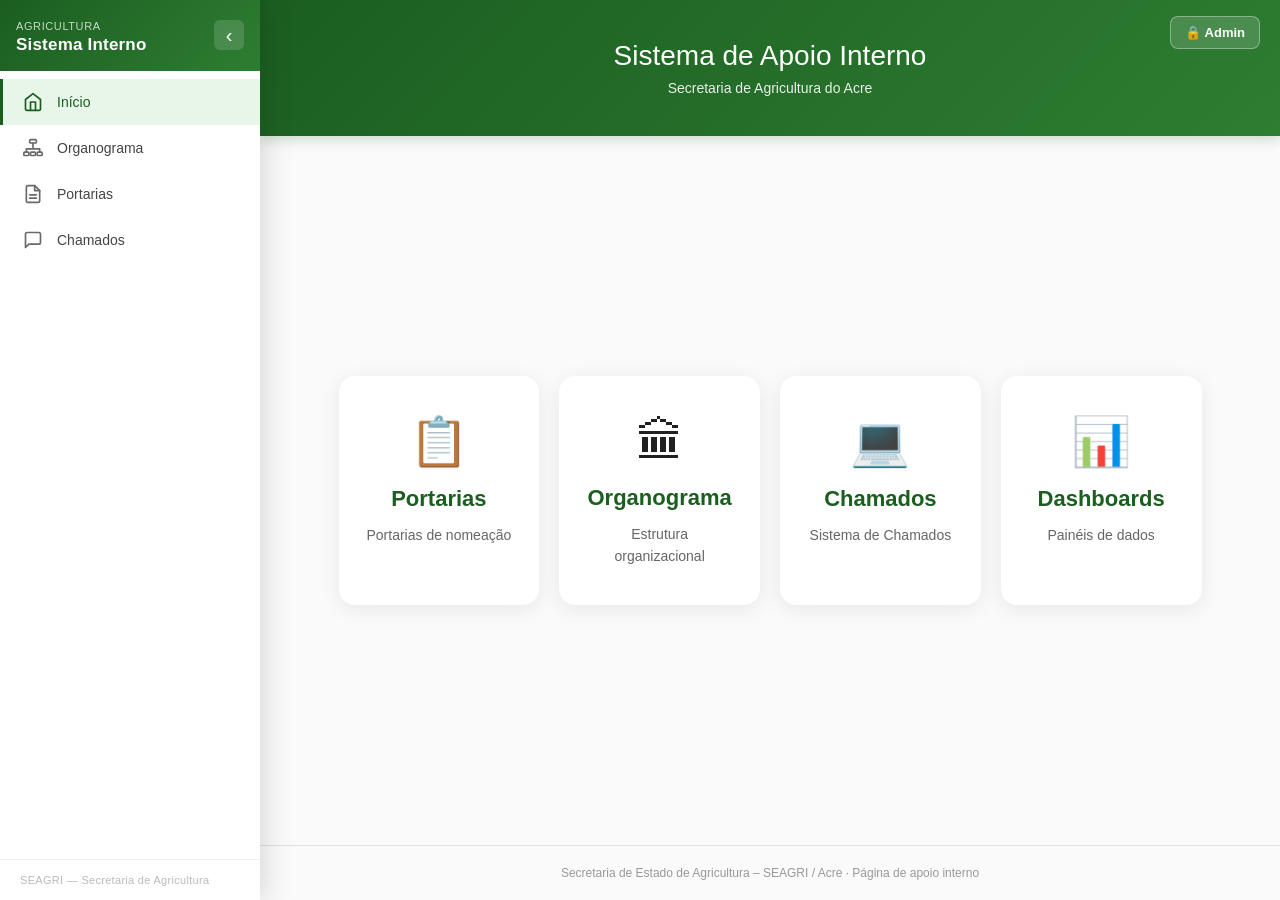
==== pages/index.html @ 5baa8ccd "Reorganiza estrutura do projeto e remove CSS inline - Move páginas HTML para pages/, CSS para css/, " ====
<!DOCTYPE html>
<html lang="pt-BR">
<head>
<meta charset="UTF-8">
<meta name="viewport" content="width=device-width, initial-scale=1.0">
<title>SEAGRI - Sistema de Apoio Interno</title>
<link rel="icon" type="image/svg+xml" href="../favicon.svg">
<meta property="og:title" content="SEAGRI – Sistema de Apoio Interno">
<meta property="og:description" content="Portal interno da Secretaria de Estado de Agricultura do Acre — organograma, portarias, chamados e contatos.">
<meta property="og:type" content="website">
<meta property="og:image" content="../assets/brasao.png">
<link rel="stylesheet" href="../css/base.css">
<link rel="stylesheet" href="../css/index.css">
</head>
<body class="sidebar-open">
<button class="sidebar-expand" id="sidebarExpand" aria-label="Expandir menu">&#8250;</button>
<div class="sidebar-backdrop" id="sidebarBackdrop"></div>
<nav class="sidebar open" id="sidebar">
  <div class="sidebar-head">
    <div class="sidebar-head-info">
      <div class="sidebar-head-sub">Agricultura</div>
      <div class="sidebar-head-title">Sistema Interno</div>
    </div>
    <button class="sidebar-toggle" id="sidebarToggle" aria-label="Recolher">&#8249;</button>
  </div>
  <div class="sidebar-nav">
    <a class="sidebar-link" href="index.html" data-page="index">
      <svg class="sidebar-icon" viewBox="0 0 24 24" fill="none" stroke="currentColor" stroke-width="2" stroke-linecap="round" stroke-linejoin="round"><path d="M3 9l9-7 9 7v11a2 2 0 01-2 2H5a2 2 0 01-2-2z"/><polyline points="9 22 9 12 15 12 15 22"/></svg>
      Início
    </a>
    <a class="sidebar-link" href="organograma.html" data-page="organograma">
      <svg class="sidebar-icon" viewBox="0 0 24 24" fill="none" stroke="currentColor" stroke-width="2" stroke-linecap="round" stroke-linejoin="round"><rect x="8" y="2" width="8" height="4" rx="1"/><rect x="1" y="17" width="6" height="4" rx="1"/><rect x="9" y="17" width="6" height="4" rx="1"/><rect x="17" y="17" width="6" height="4" rx="1"/><path d="M12 6v5M4 17v-4h16v4"/></svg>
      Organograma
    </a>
    <a class="sidebar-link" href="portarias.html" data-page="portarias">
      <svg class="sidebar-icon" viewBox="0 0 24 24" fill="none" stroke="currentColor" stroke-width="2" stroke-linecap="round" stroke-linejoin="round"><path d="M14 2H6a2 2 0 00-2 2v16a2 2 0 002 2h12a2 2 0 002-2V8z"/><polyline points="14 2 14 8 20 8"/><line x1="16" y1="13" x2="8" y2="13"/><line x1="16" y1="17" x2="8" y2="17"/></svg>
      Portarias
    </a>
    <a class="sidebar-link" href="chamados.html" data-page="chamados">
      <svg class="sidebar-icon" viewBox="0 0 24 24" fill="none" stroke="currentColor" stroke-width="2" stroke-linecap="round" stroke-linejoin="round"><path d="M21 15a2 2 0 01-2 2H7l-4 4V5a2 2 0 012-2h14a2 2 0 012 2z"/></svg>
      Chamados
    </a>
    <a class="sidebar-link" href="contatos.html" data-page="contatos" id="sidebarLinkContatos">
      <svg class="sidebar-icon" viewBox="0 0 24 24" fill="none" stroke="currentColor" stroke-width="2" stroke-linecap="round" stroke-linejoin="round"><path d="M17 21v-2a4 4 0 00-4-4H5a4 4 0 00-4 4v2"/><circle cx="9" cy="7" r="4"/><path d="M23 21v-2a4 4 0 00-3-3.87M16 3.13a4 4 0 010 7.75"/></svg>
      Contatos
    </a>
  </div>
  <div class="sidebar-foot">SEAGRI &mdash; Secretaria de Agricultura</div>
</nav>
<script>(function(){var t=document.getElementById('sidebarToggle'),e=document.getElementById('sidebarExpand'),b=document.getElementById('sidebarBackdrop'),s=document.getElementById('sidebar');function openSidebar(){s.classList.add('open');document.body.classList.add('sidebar-open')}function closeSidebar(){s.classList.remove('open');document.body.classList.remove('sidebar-open')}t.addEventListener('click',closeSidebar);if(e)e.addEventListener('click',openSidebar);document.addEventListener('keydown',function(k){if(k.key==='Escape')closeSidebar()});var p=location.pathname.split('/').pop().replace('.html','');if(!p||p==='')p='index';var a=document.querySelector('.sidebar-link[data-page="'+p+'"]');if(a)a.classList.add('ativo');function refreshAdmin(){var c=document.getElementById('sidebarLinkContatos');if(c)c.style.display=sessionStorage.getItem('seagri_admin')==='1'?'':'none';}refreshAdmin();window._sidebarRefreshAdmin=refreshAdmin;})();</script>
<header>
  <button class="admin-login-btn" id="adminLoginBtn" type="button">&#128274; Admin</button>
  <h1>Sistema de Apoio Interno</h1>
  <p>Secretaria de Agricultura do Acre</p>
</header>

<div class="container">
  <div class="cards">
    <a href="portarias.html" class="card-link">
      <div class="card">
        <span class="card-icon">&#128203;</span>
        <h2>Portarias</h2>
        <p>Portarias de nomeação</p>
        
      </div>
    </a>
    <a href="organograma.html" class="card-link">
      <div class="card">
        <span class="card-icon">&#127963;</span>
        <h2>Organograma</h2>
        <p>Estrutura organizacional</p>
        
      </div>
    </a>
    <a href="chamados.html" class="card-link">
      <div class="card">
        <span class="card-icon">&#128187;</span>
        <h2>Chamados</h2>
        <p>Sistema de Chamados</p>

      </div>
    </a>
    <a href="https://datastudio.google.com/reporting/2b0d6260-ce84-4061-944b-954971732248/page/5xLlD" class="card-link">
      <div class="card">
        <span class="card-icon">&#128202;</span>
        <h2>Dashboards</h2>
        <p>Painéis de dados</p>
      </div>
    </a>
    <a href="contatos.html" class="card-link" id="cardContatos">
      <div class="card">
        <span class="card-icon">&#128222;</span>
        <h2>Contatos</h2>
        <p>Telefones dos servidores</p>
      </div>
    </a>
  </div>
</div>

<footer>Secretaria de Estado de Agricultura &ndash; SEAGRI / Acre &middot; P&aacute;gina de apoio interno</footer>

<div class="admin-overlay" id="adminOverlay">
  <div class="admin-box">
    <div class="admin-box-title">&#128274; Acesso Administrativo</div>
    <p class="admin-box-desc">Digite a senha para liberar o acesso &agrave; p&aacute;gina de contatos.</p>
    <input type="password" id="adminPwdInput" class="admin-pwd" placeholder="Senha">
    <p class="admin-errmsg" id="adminErr"></p>
    <div class="admin-btns">
      <button class="admin-btn-ok" id="adminOk" type="button">Entrar</button>
      <button class="admin-btn-cancel" id="adminCancel" type="button">Cancelar</button>
    </div>
  </div>
</div>

<script>
let adminLogado=sessionStorage.getItem('seagri_admin')==='1';
const loginBtn=document.getElementById('adminLoginBtn');
const cardContatos=document.getElementById('cardContatos');
const overlay=document.getElementById('adminOverlay');
const pwdInput=document.getElementById('adminPwdInput');
const errMsg=document.getElementById('adminErr');

function aplicarEstado(){
  if(adminLogado){
    cardContatos.classList.add('visivel');
    loginBtn.innerHTML='&#9989; Admin (sair)';
    loginBtn.classList.add('logado');
  }else{
    cardContatos.classList.remove('visivel');
    loginBtn.innerHTML='&#128274; Admin';
    loginBtn.classList.remove('logado');
  }
}
aplicarEstado();

loginBtn.addEventListener('click',()=>{
  if(adminLogado){
    adminLogado=false;
    sessionStorage.removeItem('seagri_admin');
    aplicarEstado();
    window._sidebarRefreshAdmin&&window._sidebarRefreshAdmin();
    return;
  }
  pwdInput.value='';errMsg.textContent='';
  overlay.classList.add('show');
  setTimeout(()=>pwdInput.focus(),80);
});

const ADMIN_HASH='8c6976e5b5410415bde908bd4dee15dfb167a9c873fc4bb8a81f6f2ab448a918';
function entrar(){
  const v=pwdInput.value;
  crypto.subtle.digest('SHA-256',new TextEncoder().encode(v)).then(buf=>{
    const hex=Array.from(new Uint8Array(buf)).map(b=>b.toString(16).padStart(2,'0')).join('');
    if(hex===ADMIN_HASH){
      adminLogado=true;
      sessionStorage.setItem('seagri_admin','1');
      overlay.classList.remove('show');
      aplicarEstado();
      window._sidebarRefreshAdmin&&window._sidebarRefreshAdmin();
    }else{
      errMsg.textContent='Senha incorreta. Tente novamente.';
      pwdInput.value='';pwdInput.focus();
    }
  });
}

document.getElementById('adminOk').addEventListener('click',entrar);
document.getElementById('adminCancel').addEventListener('click',()=>overlay.classList.remove('show'));
pwdInput.addEventListener('keydown',e=>{if(e.key==='Enter')entrar();if(e.key==='Escape')overlay.classList.remove('show');});
overlay.addEventListener('click',e=>{if(e.target===overlay)overlay.classList.remove('show');});
</script>
</body>
</html>
---- css/base.css ----
/* Estilos compartilhados — SEAGRI */
:root{
  --verde:#1b5e20;
  --verde2:#2e7d32;
  --verde-claro:#e8f5e9;
  --azul:#4472c4;
  --laranja:#ed7d31;
  --amarelo:#ffc000;
  --cinza:#888;
  --linha:#e0e0e0;
  --texto:#212121;
  --sombra:0 2px 8px rgba(27,94,32,0.1);
}
*{box-sizing:border-box;margin:0;padding:0}
body{font-family:"Roboto","Segoe UI",Arial,sans-serif;background:#fafafa;color:var(--texto);transition:padding-left .28s cubic-bezier(.4,0,.2,1)}
body.sidebar-open{padding-left:260px}


/* Sidebar navigation */
.sidebar-expand{
  position:fixed;left:0;top:50%;transform:translateY(-50%);
  z-index:1480;width:20px;height:56px;
  background:var(--verde);border:none;border-radius:0 8px 8px 0;
  cursor:pointer;color:#fff;font-size:18px;font-weight:300;
  display:flex;align-items:center;justify-content:center;
  box-shadow:2px 0 8px rgba(0,0,0,.15);
  opacity:0;pointer-events:none;
  transition:opacity .2s,width .15s,background .15s;
}
.sidebar-expand:hover{width:26px;background:var(--verde2)}
body:not(.sidebar-open) .sidebar-expand{opacity:1;pointer-events:auto}
.sidebar{
  position:fixed;left:-270px;top:0;bottom:0;width:260px;
  background:#fff;z-index:1500;
  transition:left .28s cubic-bezier(.4,0,.2,1);
  display:flex;flex-direction:column;
  box-shadow:4px 0 28px rgba(0,0,0,.15);
}
.sidebar.open{left:0}
.sidebar-head{
  background:linear-gradient(135deg,var(--verde),var(--verde2));
  color:#fff;padding:20px 16px 16px;flex-shrink:0;
  display:flex;align-items:flex-start;justify-content:space-between;gap:8px;
}
.sidebar-head-info{flex:1;min-width:0}
.sidebar-head-sub{font-size:11px;font-weight:500;opacity:.75;letter-spacing:.6px;text-transform:uppercase;margin-bottom:3px}
.sidebar-head-title{font-size:17px;font-weight:700;letter-spacing:.2px}
.sidebar-toggle{
  background:rgba(255,255,255,.15);border:none;color:#fff;
  width:30px;height:30px;border-radius:6px;flex-shrink:0;
  cursor:pointer;display:flex;align-items:center;justify-content:center;
  font-size:20px;font-weight:300;line-height:1;
  transition:background .15s;
}
.sidebar-toggle:hover{background:rgba(255,255,255,.28)}
.sidebar-nav{flex:1;padding:8px 0;overflow-y:auto}
.sidebar-link{
  display:flex;align-items:center;gap:14px;
  padding:13px 20px;
  color:#444;text-decoration:none;font-size:14px;font-weight:500;
  border-left:3px solid transparent;
  transition:background .15s,color .15s,border-color .15s;
}
.sidebar-link:hover{background:#f5f5f5;color:var(--verde)}
.sidebar-link.ativo{background:#e8f5e9;color:var(--verde);border-left-color:var(--verde)}
.sidebar-icon{flex-shrink:0;width:20px;height:20px;color:inherit;opacity:.8}
.sidebar-link.ativo .sidebar-icon,.sidebar-link:hover .sidebar-icon{opacity:1}
.sidebar-foot{padding:14px 20px;font-size:11px;color:#bbb;border-top:1px solid #f0f0f0;letter-spacing:.3px}
---- css/index.css ----
/* Estilos da página inicial — SEAGRI */
body{min-height:100vh;display:flex;flex-direction:column}
header{position:relative;background:linear-gradient(135deg,var(--verde),var(--verde2));color:#fff;padding:40px 32px;text-align:center;box-shadow:0 4px 12px rgba(27,94,32,0.2)}
header h1{font-size:28px;font-weight:500;margin:0 0 8px}
header p{font-size:14px;opacity:.9;margin:0}
.admin-login-btn{position:absolute;top:16px;right:20px;display:inline-flex;align-items:center;gap:6px;padding:8px 14px;background:rgba(255,255,255,.15);color:#fff;border:1px solid rgba(255,255,255,.35);border-radius:8px;font-size:13px;font-weight:600;cursor:pointer;transition:background .2s}
.admin-login-btn:hover{background:rgba(255,255,255,.28)}
.admin-login-btn.logado{background:#25d366;border-color:#1aab52}
#cardContatos{display:none}
#cardContatos.visivel{display:block}
.admin-overlay{display:none;position:fixed;inset:0;background:rgba(0,0,0,.55);z-index:2000;align-items:center;justify-content:center}
.admin-overlay.show{display:flex}
.admin-box{background:#fff;border-radius:14px;padding:28px;max-width:360px;width:90%;box-shadow:0 8px 40px rgba(0,0,0,.3);text-align:left}
.admin-box-title{font-size:17px;font-weight:700;color:#212121;margin:0 0 8px}
.admin-box-desc{font-size:13px;color:#666;margin:0 0 16px;line-height:1.5}
.admin-pwd{width:100%;padding:10px 14px;border:1.5px solid #e0e0e0;border-radius:8px;font-size:14px;outline:none;margin-bottom:6px}
.admin-pwd:focus{border-color:var(--verde2)}
.admin-errmsg{font-size:12px;color:#c0392b;min-height:18px;margin-bottom:12px}
.admin-btns{display:flex;gap:8px;justify-content:flex-end}
.admin-btn-ok{padding:9px 22px;background:var(--verde2);color:#fff;border:none;border-radius:8px;font-size:14px;font-weight:600;cursor:pointer;transition:background .2s}
.admin-btn-ok:hover{background:var(--verde)}
.admin-btn-cancel{padding:9px 16px;background:#f5f5f5;color:#333;border:1px solid #ddd;border-radius:8px;font-size:14px;cursor:pointer}
.admin-btn-cancel:hover{background:#e0e0e0}
.container{flex:1;display:flex;justify-content:center;align-items:center;padding:40px 24px}
.cards{display:flex;gap:20px;flex-wrap:wrap;justify-content:center;max-width:1400px}
.card-link{text-decoration:none;color:inherit;display:block;flex:1 1 0;min-width:200px;max-width:260px}
.card{background:#fff;border-radius:16px;padding:36px 24px;text-align:center;box-shadow:0 4px 20px rgba(0,0,0,0.08);border:2px solid transparent;transition:all .3s ease;height:100%}
.card:hover{transform:translateY(-6px);box-shadow:0 8px 32px rgba(27,94,32,0.15);border-color:var(--verde2)}
.card-icon{font-size:48px;margin-bottom:16px;display:block}
.card h2{font-size:22px;font-weight:600;color:var(--verde);margin:0 0 12px}
.card p{font-size:14px;color:#666;line-height:1.6;margin:0}
.card .badge{display:inline-block;margin-top:16px;padding:8px 20px;background:var(--verde);color:#fff;border-radius:8px;font-size:13px;font-weight:600;transition:background .2s}
.card:hover .badge{background:var(--verde2)}
footer{padding:20px 32px;font-size:12px;color:#999;text-align:center;border-top:1px solid var(--linha)}
@media(max-width:600px){
  header{padding:28px 16px}
  header h1{font-size:22px}
  .container{padding:24px 16px}
  .cards{gap:20px}
  .card{padding:28px 20px}
  .card h2{font-size:18px}
}
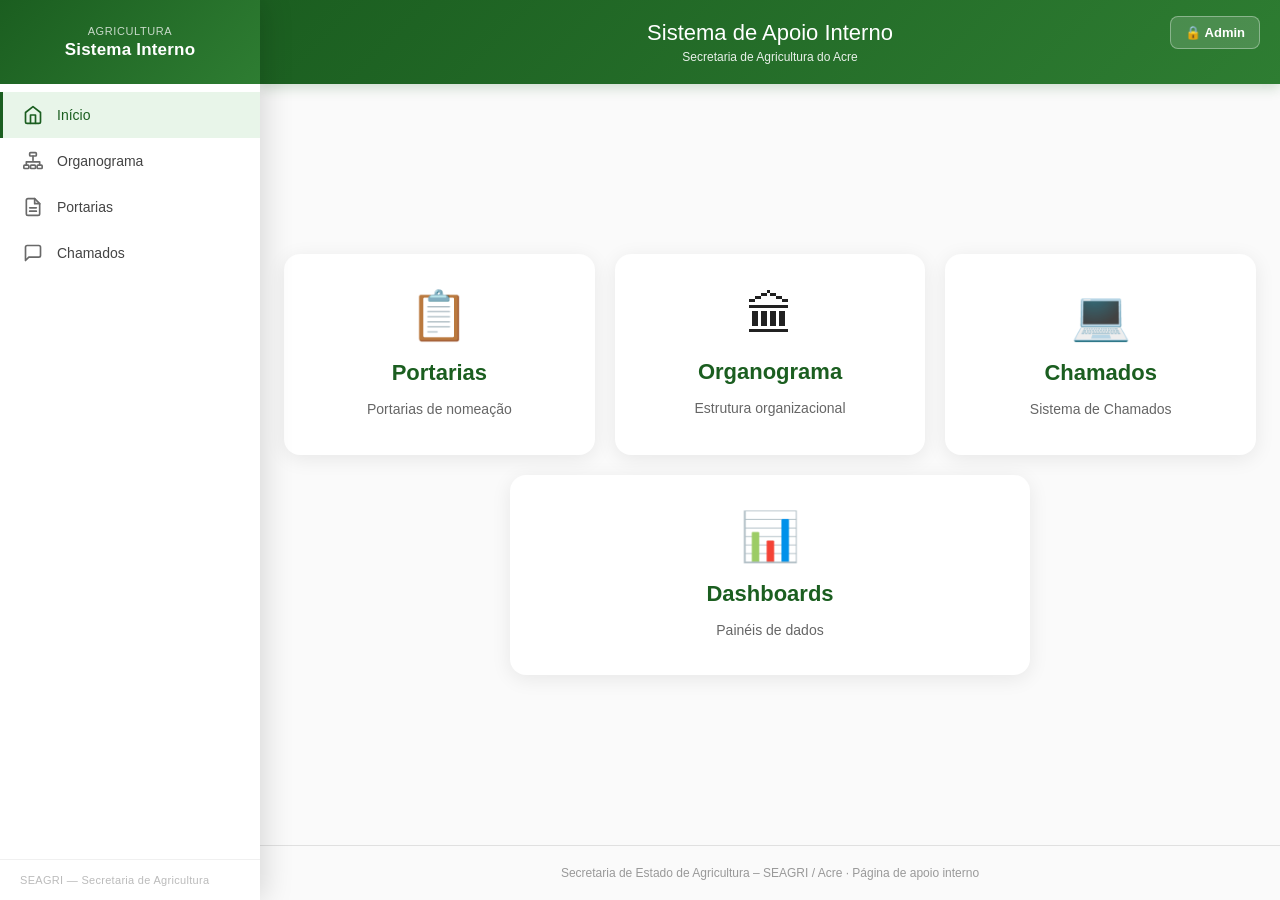
==== commit aa923394: "Melhora UI: menu fixo em todas as páginas, altura da barra reduzida e ajustes visuais - Remove botão" ====
--- a/pages/index.html
+++ b/pages/index.html
@@ -13,15 +13,12 @@
 <link rel="stylesheet" href="../css/index.css">
 </head>
 <body class="sidebar-open">
-<button class="sidebar-expand" id="sidebarExpand" aria-label="Expandir menu">&#8250;</button>
-<div class="sidebar-backdrop" id="sidebarBackdrop"></div>
 <nav class="sidebar open" id="sidebar">
   <div class="sidebar-head">
     <div class="sidebar-head-info">
       <div class="sidebar-head-sub">Agricultura</div>
       <div class="sidebar-head-title">Sistema Interno</div>
     </div>
-    <button class="sidebar-toggle" id="sidebarToggle" aria-label="Recolher">&#8249;</button>
   </div>
   <div class="sidebar-nav">
     <a class="sidebar-link" href="index.html" data-page="index">
@@ -47,7 +44,25 @@
   </div>
   <div class="sidebar-foot">SEAGRI &mdash; Secretaria de Agricultura</div>
 </nav>
-<script>(function(){var t=document.getElementById('sidebarToggle'),e=document.getElementById('sidebarExpand'),b=document.getElementById('sidebarBackdrop'),s=document.getElementById('sidebar');function openSidebar(){s.classList.add('open');document.body.classList.add('sidebar-open')}function closeSidebar(){s.classList.remove('open');document.body.classList.remove('sidebar-open')}t.addEventListener('click',closeSidebar);if(e)e.addEventListener('click',openSidebar);document.addEventListener('keydown',function(k){if(k.key==='Escape')closeSidebar()});var p=location.pathname.split('/').pop().replace('.html','');if(!p||p==='')p='index';var a=document.querySelector('.sidebar-link[data-page="'+p+'"]');if(a)a.classList.add('ativo');function refreshAdmin(){var c=document.getElementById('sidebarLinkContatos');if(c)c.style.display=sessionStorage.getItem('seagri_admin')==='1'?'':'none';}refreshAdmin();window._sidebarRefreshAdmin=refreshAdmin;})();</script>
+<script>(function(){
+  document.getElementById('sidebar').classList.add('open');
+  document.body.classList.add('sidebar-open');
+  var p=location.pathname.split('/').pop().replace('.html','');
+  if(!p||p==='')p='index';
+  var a=document.querySelector('.sidebar-link[data-page="'+p+'"]');
+  if(a)a.classList.add('ativo');
+  function refreshAdmin(){var c=document.getElementById('sidebarLinkContatos');if(c)c.style.display=sessionStorage.getItem('seagri_admin')==='1'?'':'none';}
+  refreshAdmin();
+  window._sidebarRefreshAdmin=refreshAdmin;
+  document.addEventListener('DOMContentLoaded',function(){
+    var h=document.querySelector('header');
+    var sh=document.querySelector('.sidebar-head');
+    if(!h||!sh)return;
+    function sync(){sh.style.minHeight=h.offsetHeight+'px';}
+    sync();
+    window.addEventListener('resize',sync);
+  });
+})();</script>
 <header>
   <button class="admin-login-btn" id="adminLoginBtn" type="button">&#128274; Admin</button>
   <h1>Sistema de Apoio Interno</h1>
--- a/css/base.css
+++ b/css/base.css
@@ -39,10 +39,11 @@
 .sidebar.open{left:0}
 .sidebar-head{
   background:linear-gradient(135deg,var(--verde),var(--verde2));
-  color:#fff;padding:20px 16px 16px;flex-shrink:0;
-  display:flex;align-items:flex-start;justify-content:space-between;gap:8px;
+  color:#fff;padding:20px 16px;flex-shrink:0;
+  display:flex;align-items:center;justify-content:center;gap:8px;
+  min-height:70px;
 }
-.sidebar-head-info{flex:1;min-width:0}
+.sidebar-head-info{flex:1;min-width:0;text-align:center}
 .sidebar-head-sub{font-size:11px;font-weight:500;opacity:.75;letter-spacing:.6px;text-transform:uppercase;margin-bottom:3px}
 .sidebar-head-title{font-size:17px;font-weight:700;letter-spacing:.2px}
 .sidebar-toggle{
--- a/css/index.css
+++ b/css/index.css
@@ -1,8 +1,8 @@
 /* Estilos da página inicial — SEAGRI */
 body{min-height:100vh;display:flex;flex-direction:column}
-header{position:relative;background:linear-gradient(135deg,var(--verde),var(--verde2));color:#fff;padding:40px 32px;text-align:center;box-shadow:0 4px 12px rgba(27,94,32,0.2)}
-header h1{font-size:28px;font-weight:500;margin:0 0 8px}
-header p{font-size:14px;opacity:.9;margin:0}
+header{position:relative;background:linear-gradient(135deg,var(--verde),var(--verde2));color:#fff;padding:20px 32px;text-align:center;box-shadow:0 4px 12px rgba(27,94,32,0.2);display:flex;flex-direction:column;align-items:center;justify-content:center}
+header h1{font-size:22px;font-weight:500;margin:0 0 4px}
+header p{font-size:12px;opacity:.9;margin:0}
 .admin-login-btn{position:absolute;top:16px;right:20px;display:inline-flex;align-items:center;gap:6px;padding:8px 14px;background:rgba(255,255,255,.15);color:#fff;border:1px solid rgba(255,255,255,.35);border-radius:8px;font-size:13px;font-weight:600;cursor:pointer;transition:background .2s}
 .admin-login-btn:hover{background:rgba(255,255,255,.28)}
 .admin-login-btn.logado{background:#25d366;border-color:#1aab52}
@@ -23,8 +23,8 @@
 .admin-btn-cancel:hover{background:#e0e0e0}
 .container{flex:1;display:flex;justify-content:center;align-items:center;padding:40px 24px}
 .cards{display:flex;gap:20px;flex-wrap:wrap;justify-content:center;max-width:1400px}
-.card-link{text-decoration:none;color:inherit;display:block;flex:1 1 0;min-width:200px;max-width:260px}
-.card{background:#fff;border-radius:16px;padding:36px 24px;text-align:center;box-shadow:0 4px 20px rgba(0,0,0,0.08);border:2px solid transparent;transition:all .3s ease;height:100%}
+.card-link{text-decoration:none;color:inherit;display:block;flex:1 1 0;min-width:260px;max-width:520px}
+.card{background:#fff;border-radius:16px;padding:32px 40px;text-align:center;box-shadow:0 4px 20px rgba(0,0,0,0.08);border:2px solid transparent;transition:all .3s ease;height:100%}
 .card:hover{transform:translateY(-6px);box-shadow:0 8px 32px rgba(27,94,32,0.15);border-color:var(--verde2)}
 .card-icon{font-size:48px;margin-bottom:16px;display:block}
 .card h2{font-size:22px;font-weight:600;color:var(--verde);margin:0 0 12px}
@@ -33,8 +33,8 @@
 .card:hover .badge{background:var(--verde2)}
 footer{padding:20px 32px;font-size:12px;color:#999;text-align:center;border-top:1px solid var(--linha)}
 @media(max-width:600px){
-  header{padding:28px 16px}
-  header h1{font-size:22px}
+  header{padding:14px 16px}
+  header h1{font-size:18px}
   .container{padding:24px 16px}
   .cards{gap:20px}
   .card{padding:28px 20px}
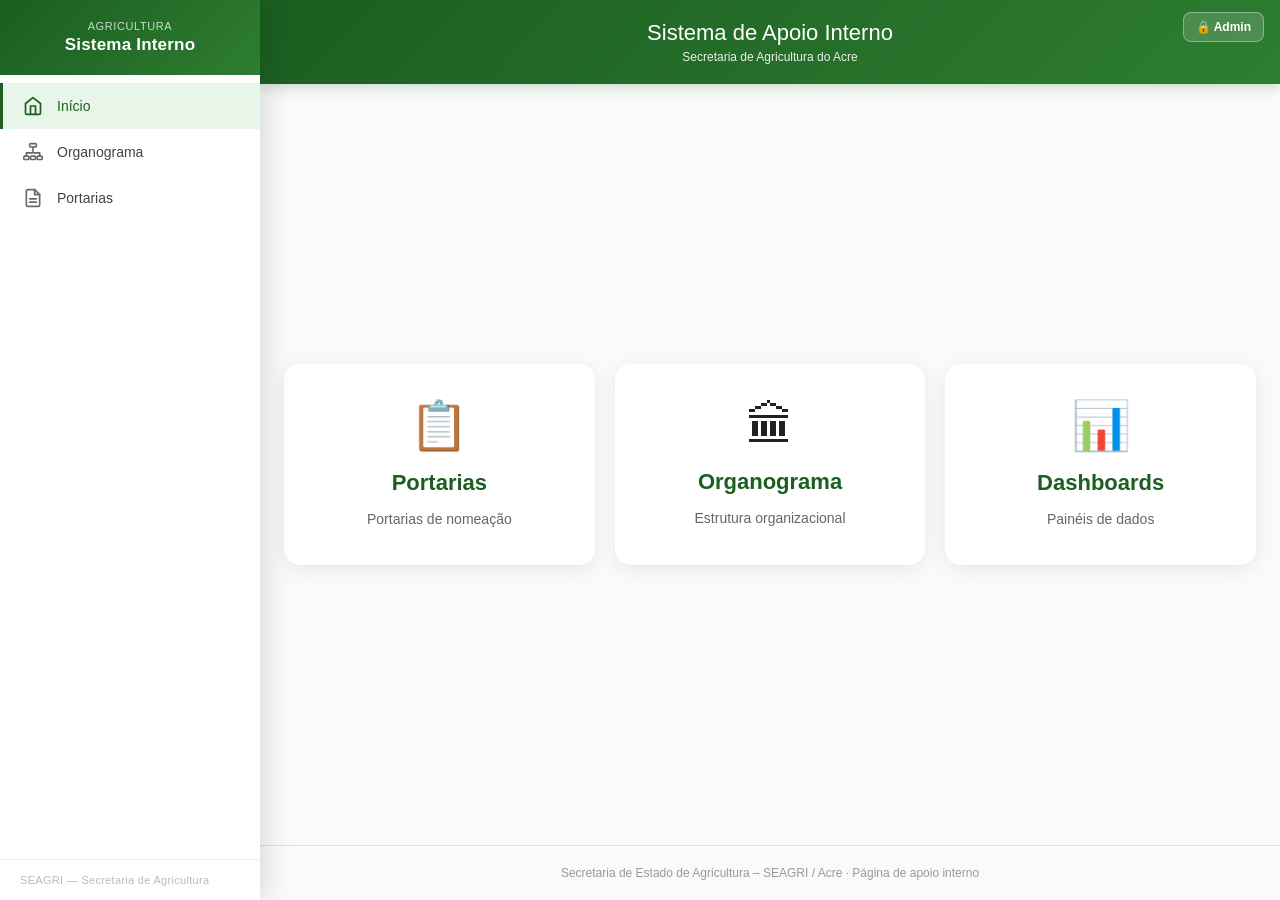
==== commit 4ef025ba: "Responsividade 100%: sidebar overlay mobile, auth Chamados, cor roxa Secretaria - Sidebar funciona c" ====
--- a/pages/index.html
+++ b/pages/index.html
@@ -12,7 +12,7 @@
 <link rel="stylesheet" href="../css/base.css">
 <link rel="stylesheet" href="../css/index.css">
 </head>
-<body class="sidebar-open">
+<body>
 <nav class="sidebar open" id="sidebar">
   <div class="sidebar-head">
     <div class="sidebar-head-info">
@@ -33,7 +33,7 @@
       <svg class="sidebar-icon" viewBox="0 0 24 24" fill="none" stroke="currentColor" stroke-width="2" stroke-linecap="round" stroke-linejoin="round"><path d="M14 2H6a2 2 0 00-2 2v16a2 2 0 002 2h12a2 2 0 002-2V8z"/><polyline points="14 2 14 8 20 8"/><line x1="16" y1="13" x2="8" y2="13"/><line x1="16" y1="17" x2="8" y2="17"/></svg>
       Portarias
     </a>
-    <a class="sidebar-link" href="chamados.html" data-page="chamados">
+    <a class="sidebar-link" href="chamados.html" data-page="chamados" id="sidebarLinkChamados">
       <svg class="sidebar-icon" viewBox="0 0 24 24" fill="none" stroke="currentColor" stroke-width="2" stroke-linecap="round" stroke-linejoin="round"><path d="M21 15a2 2 0 01-2 2H7l-4 4V5a2 2 0 012-2h14a2 2 0 012 2z"/></svg>
       Chamados
     </a>
@@ -44,25 +44,7 @@
   </div>
   <div class="sidebar-foot">SEAGRI &mdash; Secretaria de Agricultura</div>
 </nav>
-<script>(function(){
-  document.getElementById('sidebar').classList.add('open');
-  document.body.classList.add('sidebar-open');
-  var p=location.pathname.split('/').pop().replace('.html','');
-  if(!p||p==='')p='index';
-  var a=document.querySelector('.sidebar-link[data-page="'+p+'"]');
-  if(a)a.classList.add('ativo');
-  function refreshAdmin(){var c=document.getElementById('sidebarLinkContatos');if(c)c.style.display=sessionStorage.getItem('seagri_admin')==='1'?'':'none';}
-  refreshAdmin();
-  window._sidebarRefreshAdmin=refreshAdmin;
-  document.addEventListener('DOMContentLoaded',function(){
-    var h=document.querySelector('header');
-    var sh=document.querySelector('.sidebar-head');
-    if(!h||!sh)return;
-    function sync(){sh.style.minHeight=h.offsetHeight+'px';}
-    sync();
-    window.addEventListener('resize',sync);
-  });
-})();</script>
+<script src="../js/sidebar.js"></script>
 <header>
   <button class="admin-login-btn" id="adminLoginBtn" type="button">&#128274; Admin</button>
   <h1>Sistema de Apoio Interno</h1>
@@ -87,12 +69,11 @@
         
       </div>
     </a>
-    <a href="chamados.html" class="card-link">
+    <a href="chamados.html" class="card-link" id="cardChamados">
       <div class="card">
         <span class="card-icon">&#128187;</span>
         <h2>Chamados</h2>
         <p>Sistema de Chamados</p>
-
       </div>
     </a>
     <a href="https://datastudio.google.com/reporting/2b0d6260-ce84-4061-944b-954971732248/page/5xLlD" class="card-link">
@@ -131,6 +112,7 @@
 let adminLogado=sessionStorage.getItem('seagri_admin')==='1';
 const loginBtn=document.getElementById('adminLoginBtn');
 const cardContatos=document.getElementById('cardContatos');
+const cardChamados=document.getElementById('cardChamados');
 const overlay=document.getElementById('adminOverlay');
 const pwdInput=document.getElementById('adminPwdInput');
 const errMsg=document.getElementById('adminErr');
@@ -138,10 +120,12 @@
 function aplicarEstado(){
   if(adminLogado){
     cardContatos.classList.add('visivel');
+    cardChamados.classList.add('visivel');
     loginBtn.innerHTML='&#9989; Admin (sair)';
     loginBtn.classList.add('logado');
   }else{
     cardContatos.classList.remove('visivel');
+    cardChamados.classList.remove('visivel');
     loginBtn.innerHTML='&#128274; Admin';
     loginBtn.classList.remove('logado');
   }
--- a/css/base.css
+++ b/css/base.css
@@ -13,8 +13,10 @@
 }
 *{box-sizing:border-box;margin:0;padding:0}
 body{font-family:"Roboto","Segoe UI",Arial,sans-serif;background:#fafafa;color:var(--texto);transition:padding-left .28s cubic-bezier(.4,0,.2,1)}
-body.sidebar-open{padding-left:260px}
-
+/* Sidebar push: only on desktop */
+@media(min-width:769px){
+  body.sidebar-open{padding-left:260px}
+}
 
 /* Sidebar navigation */
 .sidebar-expand{
@@ -29,6 +31,11 @@
 }
 .sidebar-expand:hover{width:26px;background:var(--verde2)}
 body:not(.sidebar-open) .sidebar-expand{opacity:1;pointer-events:auto}
+/* On mobile, always show expand button when sidebar closed */
+@media(max-width:768px){
+  body.sidebar-open .sidebar-expand{opacity:0;pointer-events:none}
+  body:not(.sidebar-open) .sidebar-expand{opacity:1;pointer-events:auto}
+}
 .sidebar{
   position:fixed;left:-270px;top:0;bottom:0;width:260px;
   background:#fff;z-index:1500;
@@ -37,11 +44,29 @@
   box-shadow:4px 0 28px rgba(0,0,0,.15);
 }
 .sidebar.open{left:0}
+/* Overlay backdrop for mobile sidebar */
+.sidebar-backdrop{
+  display:none;position:fixed;inset:0;background:rgba(0,0,0,.4);
+  z-index:1499;
+}
+@media(max-width:768px){
+  .sidebar-backdrop.show{display:block}
+}
 .sidebar-head{
   background:linear-gradient(135deg,var(--verde),var(--verde2));
   color:#fff;padding:20px 16px;flex-shrink:0;
   display:flex;align-items:center;justify-content:center;gap:8px;
   min-height:70px;
+}
+/* Mobile hamburger button in header */
+.mobile-menu-btn{
+  display:none;position:absolute;left:16px;top:50%;transform:translateY(-50%);
+  background:rgba(255,255,255,.18);border:1px solid rgba(255,255,255,.35);
+  color:#fff;border-radius:8px;padding:8px 10px;cursor:pointer;
+  font-size:20px;line-height:1;z-index:10;
+}
+@media(max-width:768px){
+  .mobile-menu-btn{display:flex;align-items:center;justify-content:center}
 }
 .sidebar-head-info{flex:1;min-width:0;text-align:center}
 .sidebar-head-sub{font-size:11px;font-weight:500;opacity:.75;letter-spacing:.6px;text-transform:uppercase;margin-bottom:3px}
--- a/css/index.css
+++ b/css/index.css
@@ -3,11 +3,11 @@
 header{position:relative;background:linear-gradient(135deg,var(--verde),var(--verde2));color:#fff;padding:20px 32px;text-align:center;box-shadow:0 4px 12px rgba(27,94,32,0.2);display:flex;flex-direction:column;align-items:center;justify-content:center}
 header h1{font-size:22px;font-weight:500;margin:0 0 4px}
 header p{font-size:12px;opacity:.9;margin:0}
-.admin-login-btn{position:absolute;top:16px;right:20px;display:inline-flex;align-items:center;gap:6px;padding:8px 14px;background:rgba(255,255,255,.15);color:#fff;border:1px solid rgba(255,255,255,.35);border-radius:8px;font-size:13px;font-weight:600;cursor:pointer;transition:background .2s}
+.admin-login-btn{position:absolute;top:12px;right:16px;display:inline-flex;align-items:center;gap:6px;padding:7px 12px;background:rgba(255,255,255,.15);color:#fff;border:1px solid rgba(255,255,255,.35);border-radius:8px;font-size:12px;font-weight:600;cursor:pointer;transition:background .2s;max-width:calc(100% - 100px)}
 .admin-login-btn:hover{background:rgba(255,255,255,.28)}
 .admin-login-btn.logado{background:#25d366;border-color:#1aab52}
-#cardContatos{display:none}
-#cardContatos.visivel{display:block}
+#cardContatos,#cardChamados{display:none}
+#cardContatos.visivel,#cardChamados.visivel{display:block}
 .admin-overlay{display:none;position:fixed;inset:0;background:rgba(0,0,0,.55);z-index:2000;align-items:center;justify-content:center}
 .admin-overlay.show{display:flex}
 .admin-box{background:#fff;border-radius:14px;padding:28px;max-width:360px;width:90%;box-shadow:0 8px 40px rgba(0,0,0,.3);text-align:left}
@@ -22,8 +22,8 @@
 .admin-btn-cancel{padding:9px 16px;background:#f5f5f5;color:#333;border:1px solid #ddd;border-radius:8px;font-size:14px;cursor:pointer}
 .admin-btn-cancel:hover{background:#e0e0e0}
 .container{flex:1;display:flex;justify-content:center;align-items:center;padding:40px 24px}
-.cards{display:flex;gap:20px;flex-wrap:wrap;justify-content:center;max-width:1400px}
-.card-link{text-decoration:none;color:inherit;display:block;flex:1 1 0;min-width:260px;max-width:520px}
+.cards{display:flex;gap:20px;flex-wrap:wrap;justify-content:center;max-width:1400px;width:100%}
+.card-link{text-decoration:none;color:inherit;display:block;flex:1 1 220px;min-width:220px;max-width:520px}
 .card{background:#fff;border-radius:16px;padding:32px 40px;text-align:center;box-shadow:0 4px 20px rgba(0,0,0,0.08);border:2px solid transparent;transition:all .3s ease;height:100%}
 .card:hover{transform:translateY(-6px);box-shadow:0 8px 32px rgba(27,94,32,0.15);border-color:var(--verde2)}
 .card-icon{font-size:48px;margin-bottom:16px;display:block}
@@ -32,11 +32,20 @@
 .card .badge{display:inline-block;margin-top:16px;padding:8px 20px;background:var(--verde);color:#fff;border-radius:8px;font-size:13px;font-weight:600;transition:background .2s}
 .card:hover .badge{background:var(--verde2)}
 footer{padding:20px 32px;font-size:12px;color:#999;text-align:center;border-top:1px solid var(--linha)}
-@media(max-width:600px){
-  header{padding:14px 16px}
-  header h1{font-size:18px}
-  .container{padding:24px 16px}
-  .cards{gap:20px}
-  .card{padding:28px 20px}
-  .card h2{font-size:18px}
+@media(max-width:768px){
+  header{padding:16px 16px 16px 56px}
+  header h1{font-size:19px}
+  .admin-login-btn{font-size:11px;padding:6px 10px;right:12px;top:50%;transform:translateY(-50%)}
+  .container{padding:24px 12px;align-items:flex-start}
+  .cards{gap:14px}
+  .card-link{flex:1 1 calc(50% - 8px);min-width:140px}
+  .card{padding:22px 14px}
+  .card h2{font-size:17px}
+  .card-icon{font-size:38px;margin-bottom:10px}
 }
+@media(max-width:480px){
+  header h1{font-size:17px}
+  .card-link{flex:1 1 100%;min-width:0}
+  .card{padding:20px 16px}
+  .container{padding:20px 12px}
+}
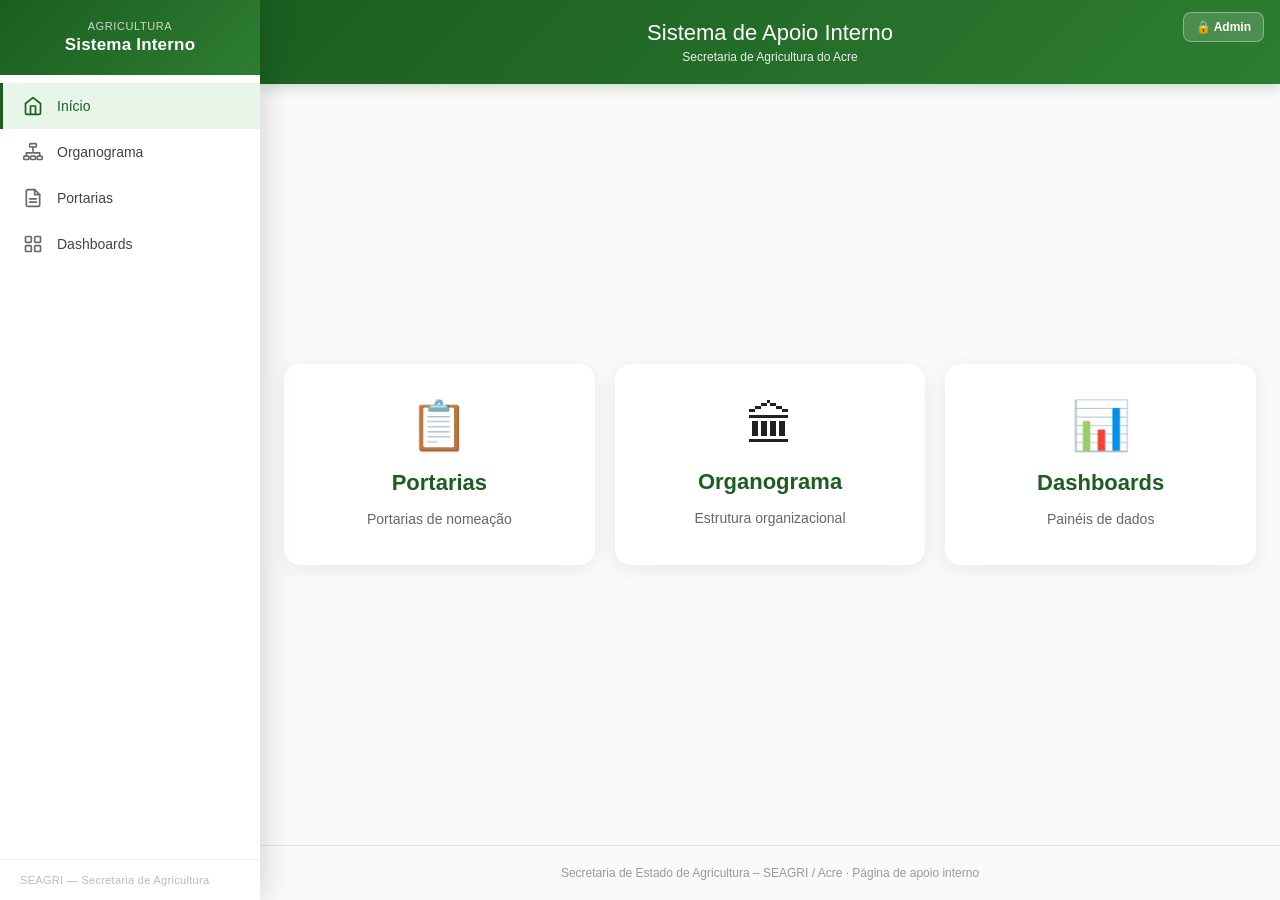
==== commit 7407abfb: "Adiciona link Dashboards na barra lateral de todas as páginas Co-Authored-By: Claude Sonnet 4.6 <nor" ====
--- a/pages/index.html
+++ b/pages/index.html
@@ -32,6 +32,10 @@
     <a class="sidebar-link" href="portarias.html" data-page="portarias">
       <svg class="sidebar-icon" viewBox="0 0 24 24" fill="none" stroke="currentColor" stroke-width="2" stroke-linecap="round" stroke-linejoin="round"><path d="M14 2H6a2 2 0 00-2 2v16a2 2 0 002 2h12a2 2 0 002-2V8z"/><polyline points="14 2 14 8 20 8"/><line x1="16" y1="13" x2="8" y2="13"/><line x1="16" y1="17" x2="8" y2="17"/></svg>
       Portarias
+    </a>
+    <a class="sidebar-link" href="https://datastudio.google.com/reporting/2b0d6260-ce84-4061-944b-954971732248/page/5xLlD" target="_blank" data-page="dashboards">
+      <svg class="sidebar-icon" viewBox="0 0 24 24" fill="none" stroke="currentColor" stroke-width="2" stroke-linecap="round" stroke-linejoin="round"><rect x="3" y="3" width="7" height="7" rx="1"/><rect x="14" y="3" width="7" height="7" rx="1"/><rect x="14" y="14" width="7" height="7" rx="1"/><rect x="3" y="14" width="7" height="7" rx="1"/></svg>
+      Dashboards
     </a>
     <a class="sidebar-link" href="chamados.html" data-page="chamados" id="sidebarLinkChamados">
       <svg class="sidebar-icon" viewBox="0 0 24 24" fill="none" stroke="currentColor" stroke-width="2" stroke-linecap="round" stroke-linejoin="round"><path d="M21 15a2 2 0 01-2 2H7l-4 4V5a2 2 0 012-2h14a2 2 0 012 2z"/></svg>
